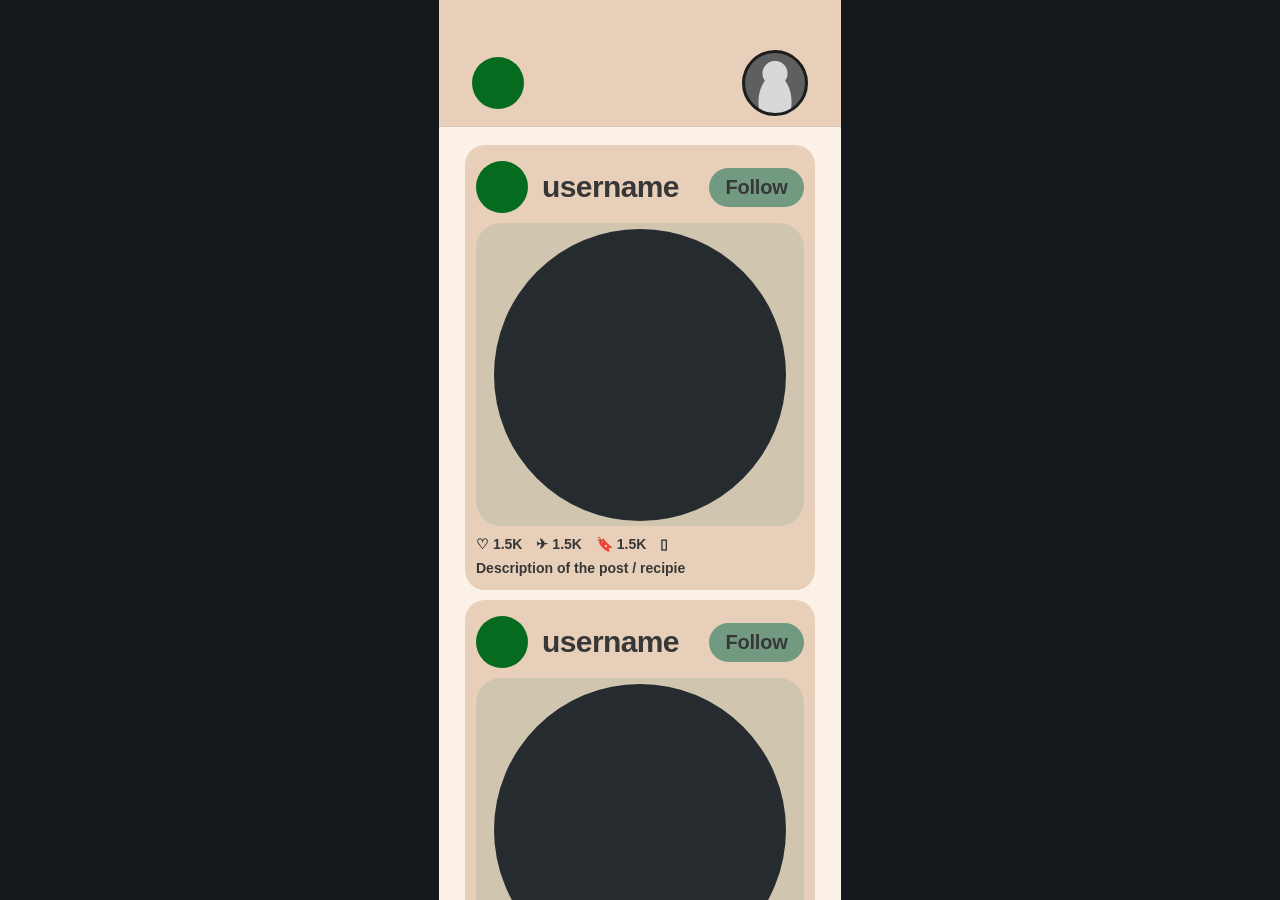
==== mockups/recipe-home-feed.html @ a1ffa465 "relocation" ====
<!doctype html>
<html lang="en">
  <head>
    <meta charset="UTF-8" />
    <meta name="viewport" content="width=device-width, initial-scale=1.0" />
    <title>Recipe Home Feed</title>
    <link rel="stylesheet" href="recipe-home-feed.css" />
  </head>
  <body>
    <section class="phone">
      <header class="topbar">
        <span class="status-dot" aria-hidden="true"></span>
        <a class="profile-icon" href="profile-grid-posts.html" aria-label="Open profile grid"></a>
      </header>

      <main class="feed">
        <article class="card">
          <header class="card-head">
            <span class="avatar" aria-hidden="true"></span>
            <strong>username</strong>
            <button type="button" class="follow">Follow</button>
          </header>

          <div class="image-wrap">
            <div class="recipe-photo"></div>
          </div>

          <div class="metrics" aria-label="Post actions and counts">
            <span>♡ 1.5K</span>
            <span>✈ 1.5K</span>
            <span>🔖 1.5K</span>
            <span>▯</span>
          </div>

          <p>Description of the post / recipie</p>
        </article>

        <article class="card">
          <header class="card-head">
            <span class="avatar" aria-hidden="true"></span>
            <strong>username</strong>
            <button type="button" class="follow">Follow</button>
          </header>

          <div class="image-wrap">
            <div class="recipe-photo"></div>
          </div>

          <div class="metrics" aria-label="Post actions and counts">
            <span>♡ 1.5K</span>
            <span>✈ 1.5K</span>
            <span>🔖 1.5K</span>
            <span>▯</span>
          </div>

          <p>Description of the post / recipie</p>
        </article>
      
      </main>
    </section>
  </body>
</html>
---- mockups/recipe-home-feed.css ----
* {
  box-sizing: border-box;
}

body {
  margin: 0;
  min-height: 100vh;
  display: grid;
  place-items: center;
  background: #14171b;
  font-family: Inter, Arial, sans-serif;
}

.phone {
  width: 402px;
  height: 100vh;
  overflow: hidden;
  background: #fbf1e7;
  color: #373737;
  display: flex;
  flex-direction: column;
}

.topbar {
  height: 127px;
  background: #e7cfba;
  border-bottom: 1px solid #d8c6b6;
  display: flex;
  justify-content: space-between;
  align-items: center;
  padding: 0 33px;
  flex-shrink: 0;
}

.status-dot{
  width: 52px;
  height: 52px;
  border-radius: 50%;
  background: #056b1e;
  margin-top: 40px;
}

.avatar {
  width: 52px;
  height: 52px;
  border-radius: 50%;
  background: #056b1e;
}

.profile-icon {
  width: 66px;
  height: 66px;
  border-radius: 50%;
  border: 3px solid #1d1d1d;
  background: radial-gradient(circle at 50% 34%, #d8d8d8 0 12px, transparent 13px),
    radial-gradient(ellipse at 50% 82%, #d8d8d8 0 16px, transparent 17px),
    #5f5f5f;
  margin-top: 40px;
}

.feed {
  padding: 18px 26px 26px;
  display: flex;
  flex-direction: column;
  gap: 10px;
  flex: 1;
  min-height: 0;
  overflow-y: auto;
  -webkit-overflow-scrolling: touch;
}

.card {
  background: #e7cfba;
  border-radius: 20px;
  padding: 16px 11px 14px;
}

.card-head {
  display: flex;
  align-items: center;
  gap: 14px;
}

.card-head strong {
  font-size: 30px;
  line-height: 1;
  letter-spacing: -0.02em;
  margin-right: auto;
}

.follow {
  border: 0;
  width: 95px;
  height: 39px;
  border-radius: 20px;
  background: #729a81;
  color: #373737;
  font-weight: 600;
  font-size: 20px;
  letter-spacing: -0.01em;
}
strong{
  font-size: 20px;
}
.image-wrap {
  margin-top: 10px;
  border-radius: 25px;
  background: rgba(114, 154, 129, 0.2);
  height: 303px;
  display: grid;
  place-items: center;
  overflow: hidden;
}

.recipe-photo {
  width: 292px;
  height: 292px;
  border-radius: 50%;
  background: radial-gradient(circle at 50% 50%, #262b30 0 76%, #1f2328 100%);
}

.metrics {
  margin-top: 10px;
  display: flex;
  align-items: center;
  gap: 14px;
  font-size: 14px;
  font-weight: 600;
}

.card p {
  margin: 8px 0 0;
  font-size: 14px;
  font-weight: 600;
}

.card.crop {
  padding-bottom: 0;
}

.image-wrap.partial {
  border-bottom-left-radius: 0;
  border-bottom-right-radius: 0;
}
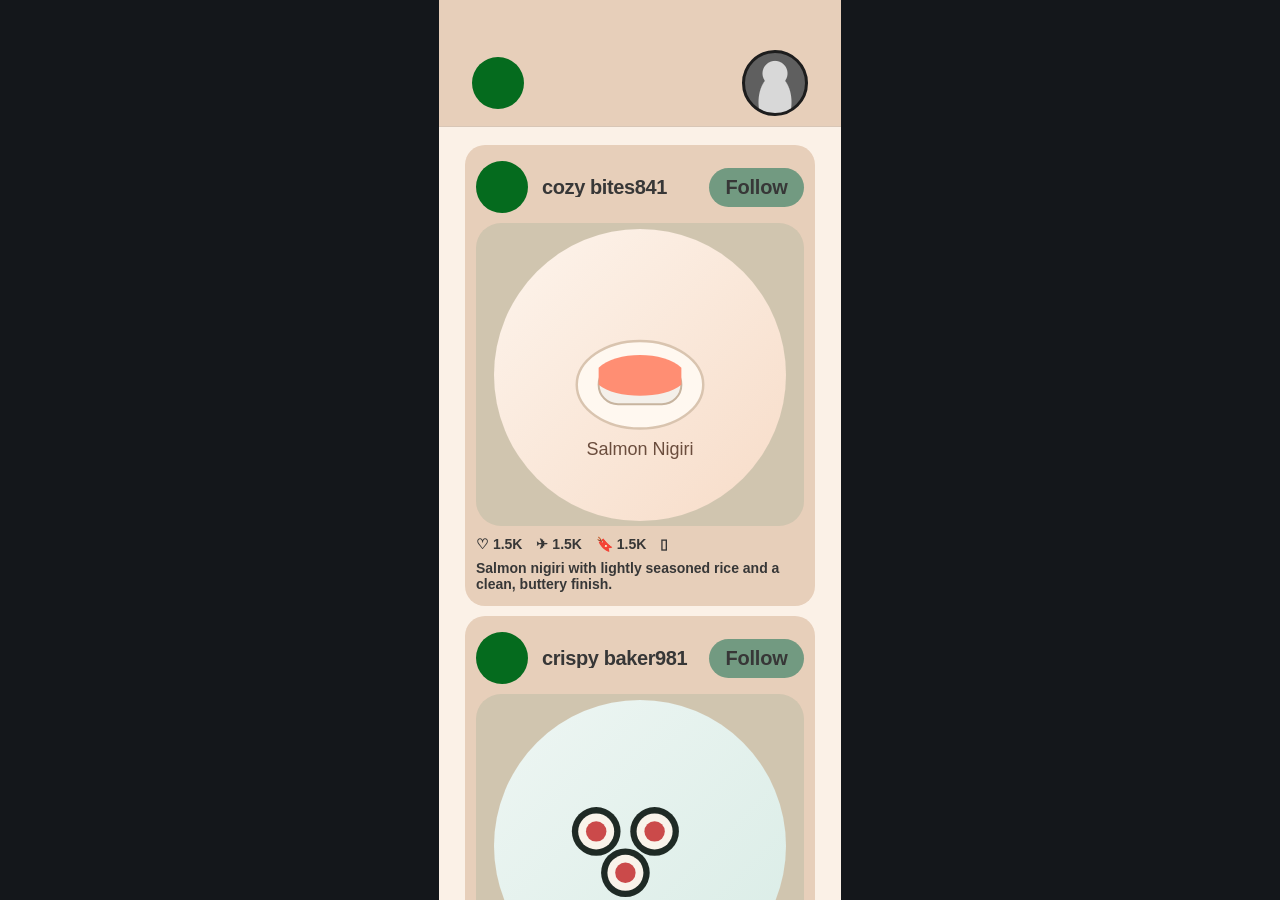
==== commit 0de2c9f8: "changes" ====
--- a/mockups/recipe-home-feed.html
+++ b/mockups/recipe-home-feed.html
@@ -17,7 +17,7 @@
         <article class="card">
           <header class="card-head">
             <span class="avatar" aria-hidden="true"></span>
-            <strong>username</strong>
+            <strong>Urban Bites87</strong>
             <button type="button" class="follow">Follow</button>
           </header>
 
@@ -35,28 +35,129 @@
           <p>Description of the post / recipie</p>
         </article>
 
-        <article class="card">
-          <header class="card-head">
-            <span class="avatar" aria-hidden="true"></span>
-            <strong>username</strong>
-            <button type="button" class="follow">Follow</button>
-          </header>
-
-          <div class="image-wrap">
-            <div class="recipe-photo"></div>
-          </div>
-
-          <div class="metrics" aria-label="Post actions and counts">
-            <span>♡ 1.5K</span>
-            <span>✈ 1.5K</span>
-            <span>🔖 1.5K</span>
-            <span>▯</span>
-          </div>
-
-          <p>Description of the post / recipie</p>
-        </article>
-      
       </main>
     </section>
+    <script>
+      const feed = document.querySelector(".feed");
+      const seedCards = [...feed.querySelectorAll(".card")];
+      const PAGE_SIZE = 4;
+      const THRESHOLD = 180;
+      const FALLBACK_IMAGE = "./images/sushi/placeholder.svg";
+      const USER_PREFIXES = ["crispy", "cozy", "spice", "green", "golden", "fresh", "zesty", "urban"];
+      const USER_SUFFIXES = ["whisk", "plate", "bites", "pantry", "kitchen", "baker", "chef", "simmer"];
+      const SUSHI_POSTS = [
+        {
+          image: "./images/sushi/salmon-nigiri.svg",
+          description: "Salmon nigiri with lightly seasoned rice and a clean, buttery finish.",
+        },
+        {
+          image: "./images/sushi/tuna-maki.svg",
+          description: "Classic tuna maki roll with crisp nori and a balanced soy-wasabi bite.",
+        },
+        {
+          image: "./images/sushi/rainbow-roll.svg",
+          description: "Rainbow roll layered with fresh fish, avocado, and bright citrus notes.",
+        },
+        {
+          image: "./images/sushi/shrimp-tempura-roll.svg",
+          description: "Shrimp tempura roll with crunchy texture and a sweet-savory drizzle.",
+        },
+        {
+          image: "./images/sushi/spicy-tuna.svg",
+          description: "Spicy tuna roll with chili heat, cucumber crunch, and toasted sesame.",
+        },
+        {
+          image: "./images/sushi/sushi-platter.svg",
+          description: "Assorted sushi platter featuring nigiri, maki, and pickled ginger.",
+        },
+      ];
+      let loading = false;
+      let sushiIndex = 0;
+
+      function randomItem(list) {
+        return list[Math.floor(Math.random() * list.length)];
+      }
+
+      function generateUsername() {
+        const num = Math.floor(Math.random() * 900 + 100);
+        return `${randomItem(USER_PREFIXES)} ${randomItem(USER_SUFFIXES)}${num}`;
+      }
+
+      function nextSushiPost() {
+        const post = SUSHI_POSTS[sushiIndex % SUSHI_POSTS.length];
+        sushiIndex += 1;
+        return post;
+      }
+
+      function setRecipePhoto(photoEl, imagePath) {
+        if (!photoEl) return;
+
+        photoEl.style.backgroundSize = "cover";
+        photoEl.style.backgroundPosition = "center";
+        photoEl.style.backgroundRepeat = "no-repeat";
+        photoEl.style.borderRadius = "50%";
+
+        const img = new Image();
+        img.onload = () => {
+          photoEl.style.backgroundImage = `url("${imagePath}")`;
+        };
+        img.onerror = () => {
+          photoEl.style.backgroundImage = `url("${FALLBACK_IMAGE}")`;
+        };
+        img.src = imagePath || FALLBACK_IMAGE;
+      }
+
+      function applyPostContent(card) {
+        const name = card.querySelector("strong");
+        const desc = card.querySelector("p");
+        const followButton = card.querySelector(".follow");
+        const photo = card.querySelector(".recipe-photo");
+        const post = nextSushiPost();
+
+        if (name) name.textContent = generateUsername();
+        if (desc) desc.textContent = post.description;
+        if (followButton) followButton.textContent = "Follow";
+        setRecipePhoto(photo, post.image);
+      }
+
+      function createCardFrom(seed) {
+        const card = seed.cloneNode(true);
+        applyPostContent(card);
+        return card;
+      }
+
+      function appendMoreCards() {
+        if (loading || seedCards.length === 0) return Promise.resolve();
+        loading = true;
+
+        // Simulate network latency to mimic real feed behavior.
+        return new Promise((resolve) => {
+          setTimeout(() => {
+            for (let i = 0; i < PAGE_SIZE; i += 1) {
+              const seed = seedCards[i % seedCards.length];
+              feed.appendChild(createCardFrom(seed));
+            }
+            loading = false;
+            resolve();
+          }, 250);
+        });
+      }
+
+      feed.addEventListener("scroll", () => {
+        const nearBottom =
+          feed.scrollTop + feed.clientHeight >= feed.scrollHeight - THRESHOLD;
+
+        if (nearBottom) appendMoreCards();
+      });
+
+      async function ensureScrollableFeed() {
+        while (feed.scrollHeight <= feed.clientHeight + THRESHOLD && !loading) {
+          await appendMoreCards();
+        }
+      }
+
+      seedCards.forEach(applyPostContent);
+      ensureScrollableFeed();
+    </script>
   </body>
 </html>
--- a/mockups/recipe-home-feed.css
+++ b/mockups/recipe-home-feed.css
@@ -82,10 +82,15 @@
 }
 
 .card-head strong {
-  font-size: 30px;
+  flex: 1;
+  min-width: 0;
+  font-size: 20px;
   line-height: 1;
   letter-spacing: -0.02em;
-  margin-right: auto;
+  margin: 0;
+  white-space: nowrap;
+  overflow: hidden;
+  text-overflow: ellipsis;
 }
 
 .follow {
@@ -98,9 +103,6 @@
   font-weight: 600;
   font-size: 20px;
   letter-spacing: -0.01em;
-}
-strong{
-  font-size: 20px;
 }
 .image-wrap {
   margin-top: 10px;
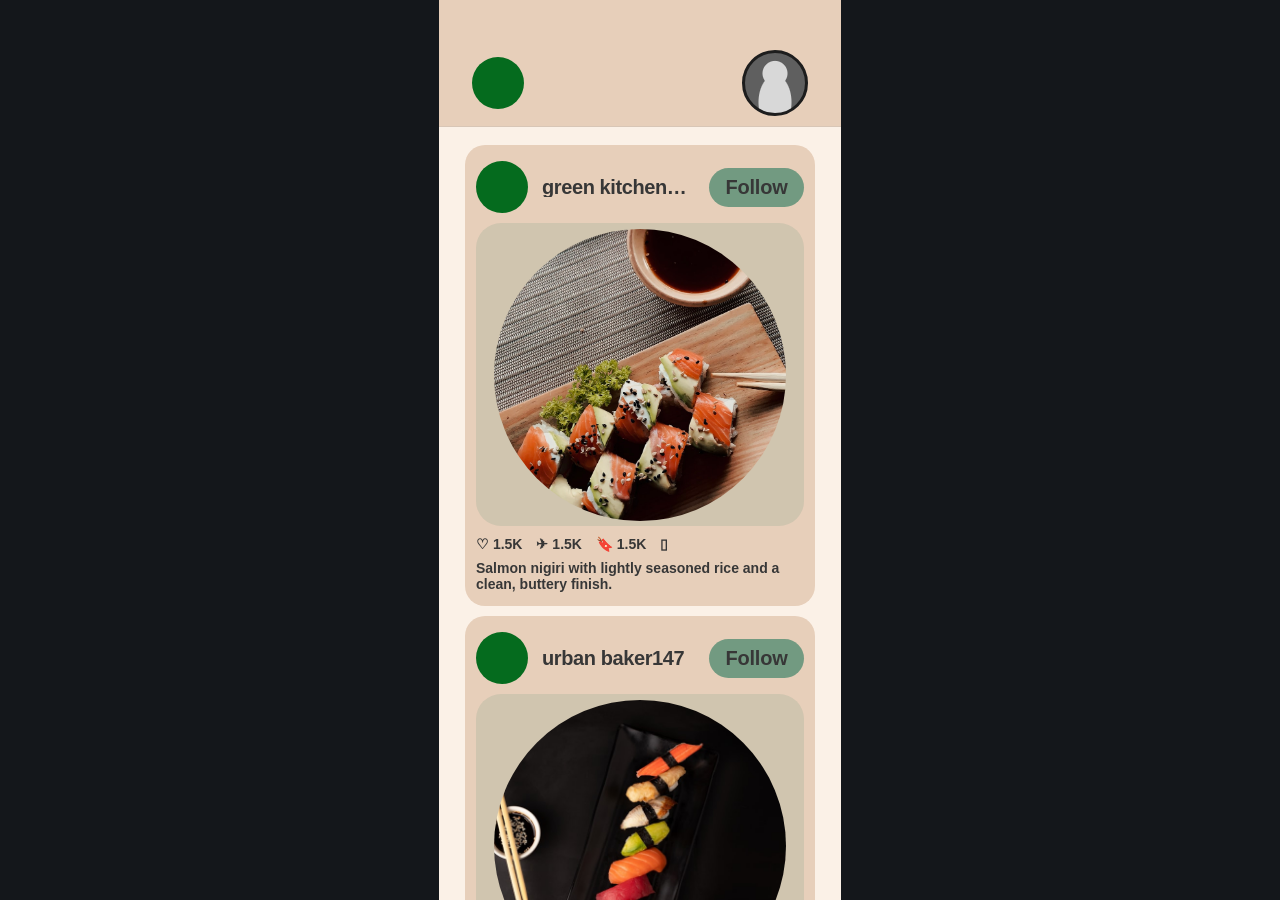
==== commit f2cc3c93: "add" ====
--- a/mockups/recipe-home-feed.html
+++ b/mockups/recipe-home-feed.html
@@ -42,32 +42,32 @@
       const seedCards = [...feed.querySelectorAll(".card")];
       const PAGE_SIZE = 4;
       const THRESHOLD = 180;
-      const FALLBACK_IMAGE = "./images/sushi/placeholder.svg";
+      const FALLBACK_IMAGE = "./images/sushi/placeholder.jpg";
       const USER_PREFIXES = ["crispy", "cozy", "spice", "green", "golden", "fresh", "zesty", "urban"];
       const USER_SUFFIXES = ["whisk", "plate", "bites", "pantry", "kitchen", "baker", "chef", "simmer"];
       const SUSHI_POSTS = [
         {
-          image: "./images/sushi/salmon-nigiri.svg",
+          image: "./images/sushi/salmon-nigiri.jpg",
           description: "Salmon nigiri with lightly seasoned rice and a clean, buttery finish.",
         },
         {
-          image: "./images/sushi/tuna-maki.svg",
+          image: "./images/sushi/tuna-maki.jpg",
           description: "Classic tuna maki roll with crisp nori and a balanced soy-wasabi bite.",
         },
         {
-          image: "./images/sushi/rainbow-roll.svg",
+          image: "./images/sushi/rainbow-roll.jpg",
           description: "Rainbow roll layered with fresh fish, avocado, and bright citrus notes.",
         },
         {
-          image: "./images/sushi/shrimp-tempura-roll.svg",
+          image: "./images/sushi/shrimp-tempura-roll.jpg",
           description: "Shrimp tempura roll with crunchy texture and a sweet-savory drizzle.",
         },
         {
-          image: "./images/sushi/spicy-tuna.svg",
+          image: "./images/sushi/spicy-tuna.jpg",
           description: "Spicy tuna roll with chili heat, cucumber crunch, and toasted sesame.",
         },
         {
-          image: "./images/sushi/sushi-platter.svg",
+          image: "./images/sushi/sushi-platter.jpg",
           description: "Assorted sushi platter featuring nigiri, maki, and pickled ginger.",
         },
       ];
